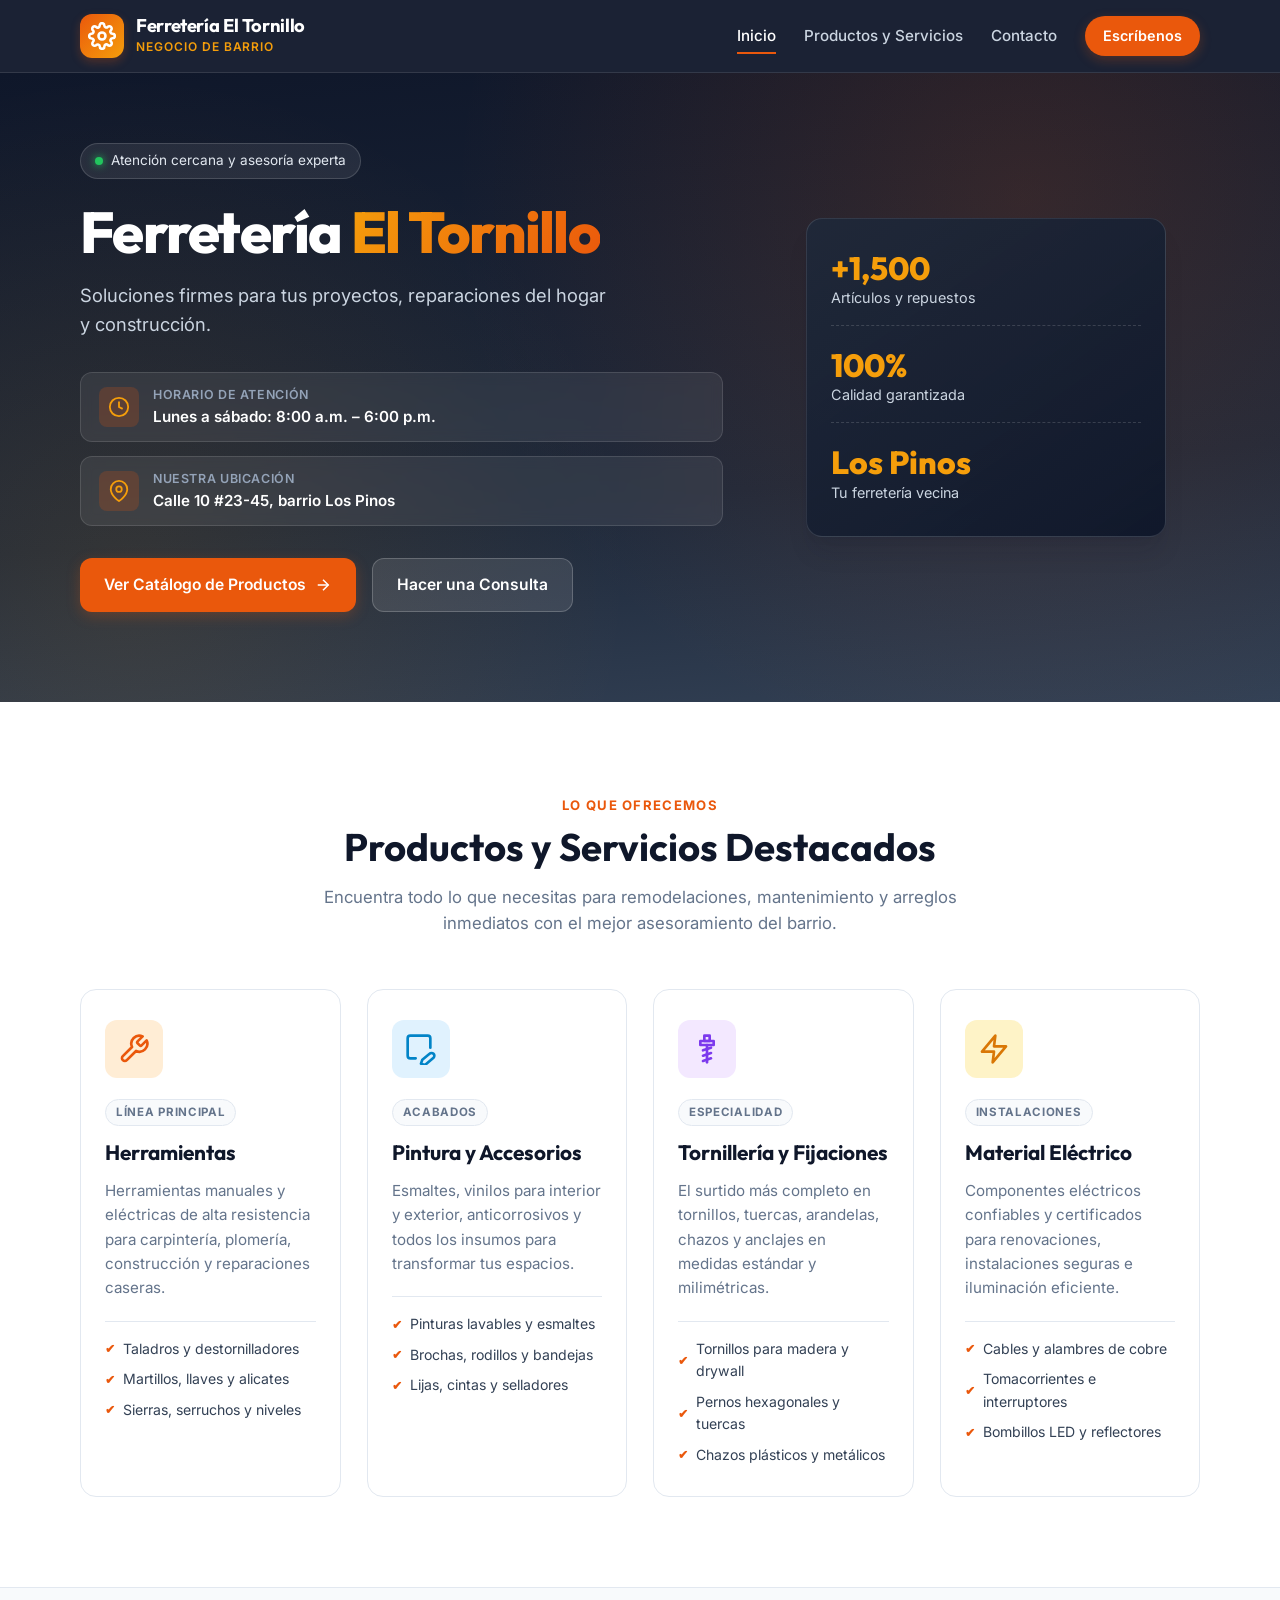
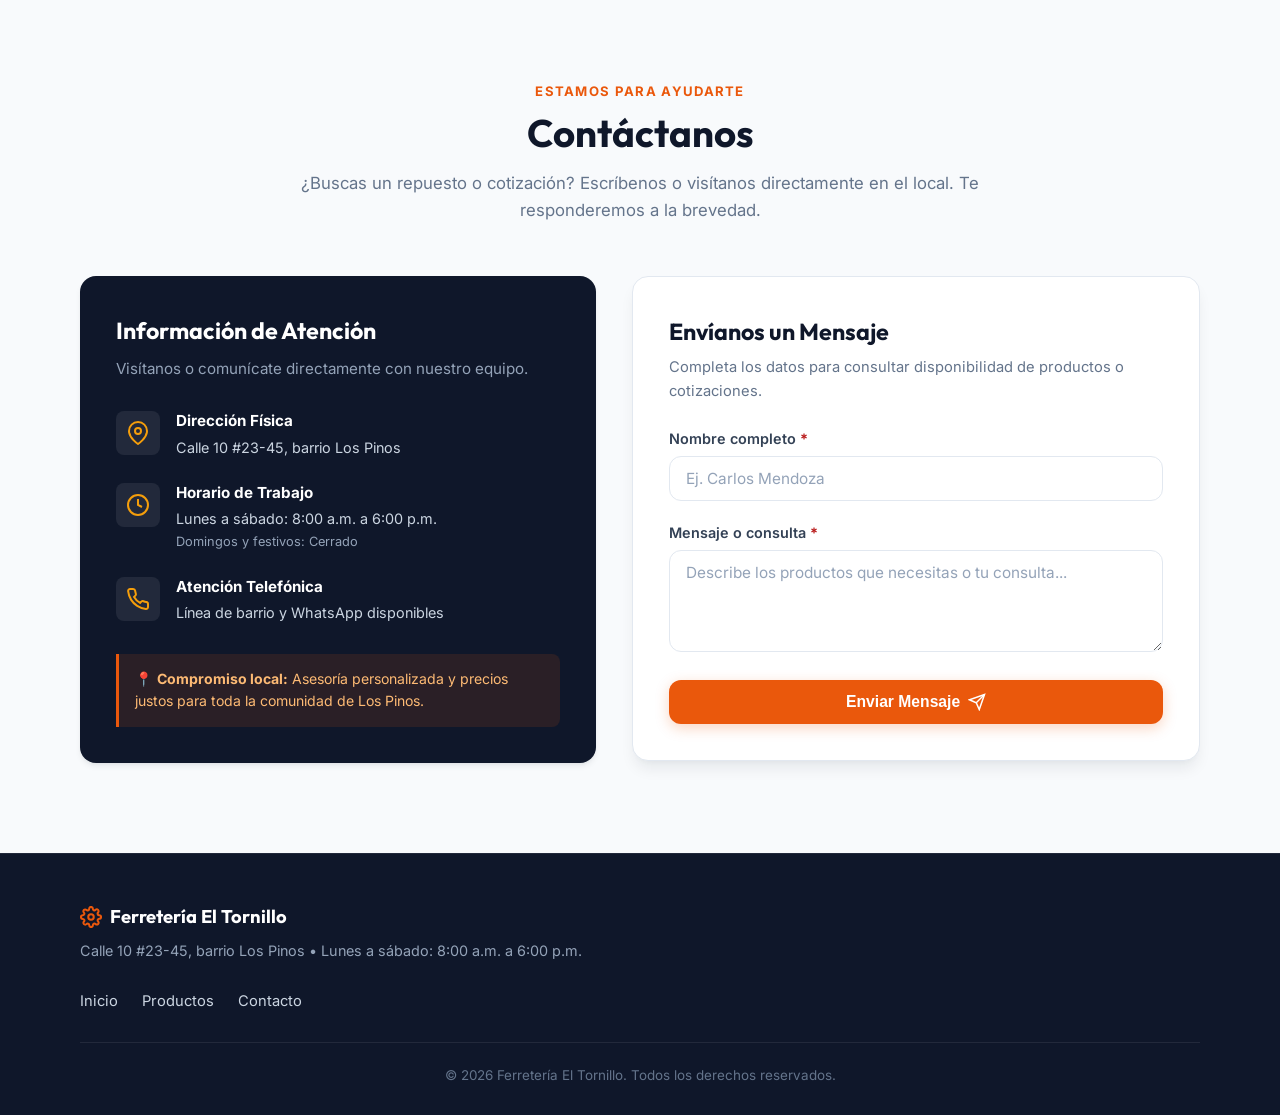
==== index.html @ 6b1ca009 "fix: configurar despliegue Vercel con index.html" ====
<!DOCTYPE html>
<html lang="es">
<head>
  <meta charset="UTF-8">
  <meta name="viewport" content="width=device-width, initial-scale=1.0">
  <meta http-equiv="refresh" content="0; url=ferreteria-el-tornillo/">
  <script>window.location.replace("ferreteria-el-tornillo/");</script>
  <title>Ferretería El Tornillo</title>
</head>
<body>
  <p>Redirigiendo a <a href="ferreteria-el-tornillo/">Ferretería El Tornillo</a>...</p>
</body>
</html>
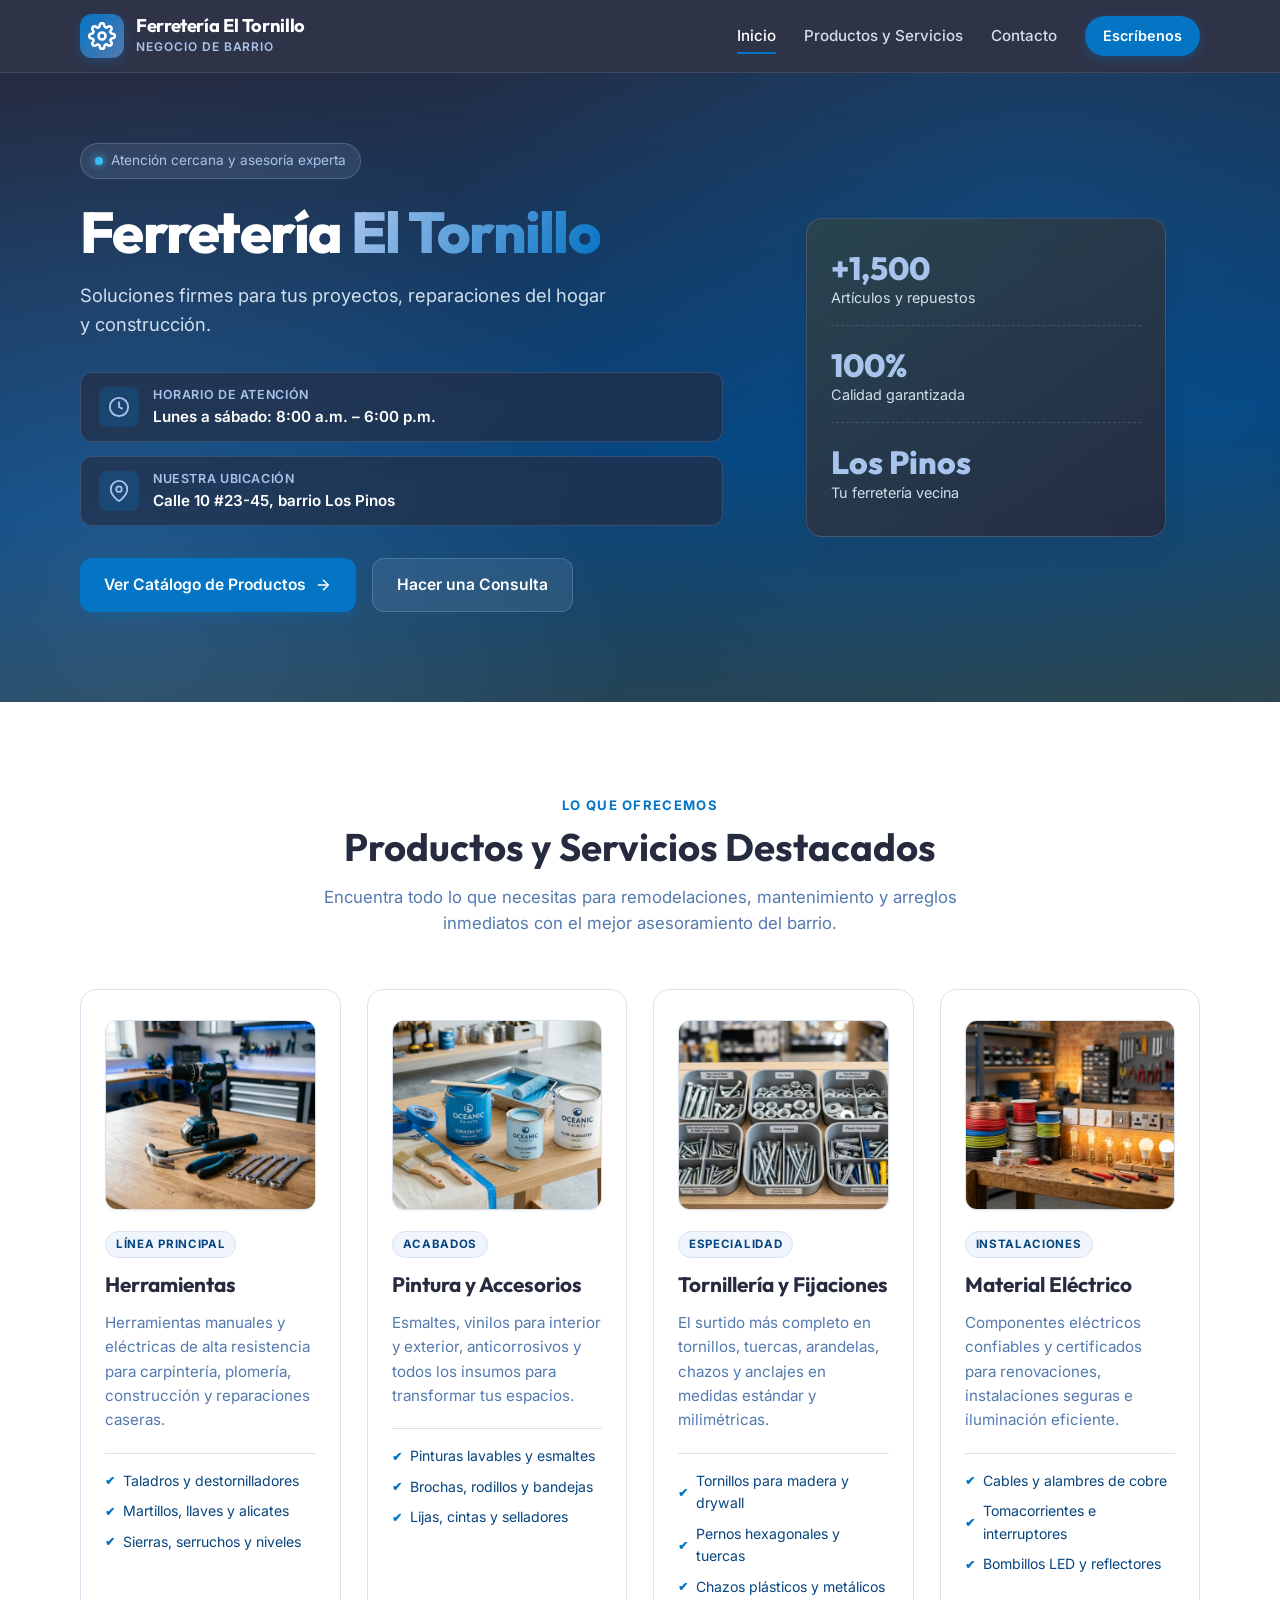
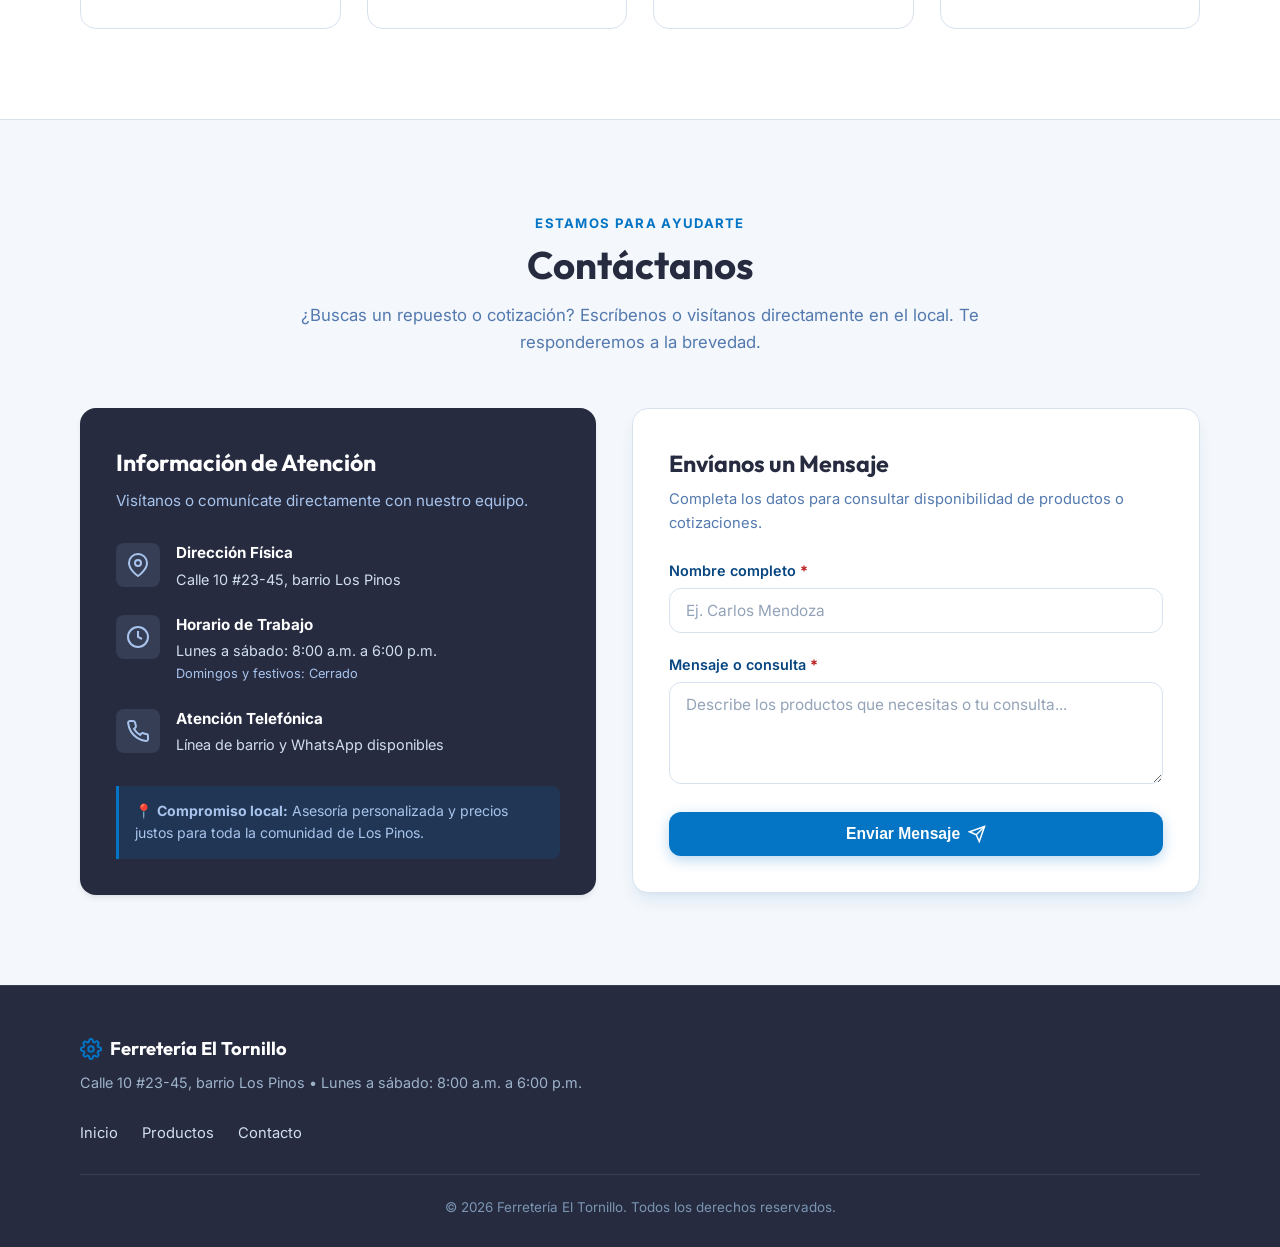
==== commit b222d448: "feat: agregar icono de tuerca a la pestana y favicon (index.html)" ====
--- a/index.html
+++ b/index.html
@@ -5,7 +5,8 @@
   <meta name="viewport" content="width=device-width, initial-scale=1.0">
   <meta http-equiv="refresh" content="0; url=ferreteria-el-tornillo/">
   <script>window.location.replace("ferreteria-el-tornillo/");</script>
-  <title>Ferretería El Tornillo</title>
+  <title>🔩 Ferretería El Tornillo</title>
+  <link rel="icon" type="image/svg+xml" href="ferreteria-el-tornillo/img/favicon.svg">
 </head>
 <body>
   <p>Redirigiendo a <a href="ferreteria-el-tornillo/">Ferretería El Tornillo</a>...</p>
